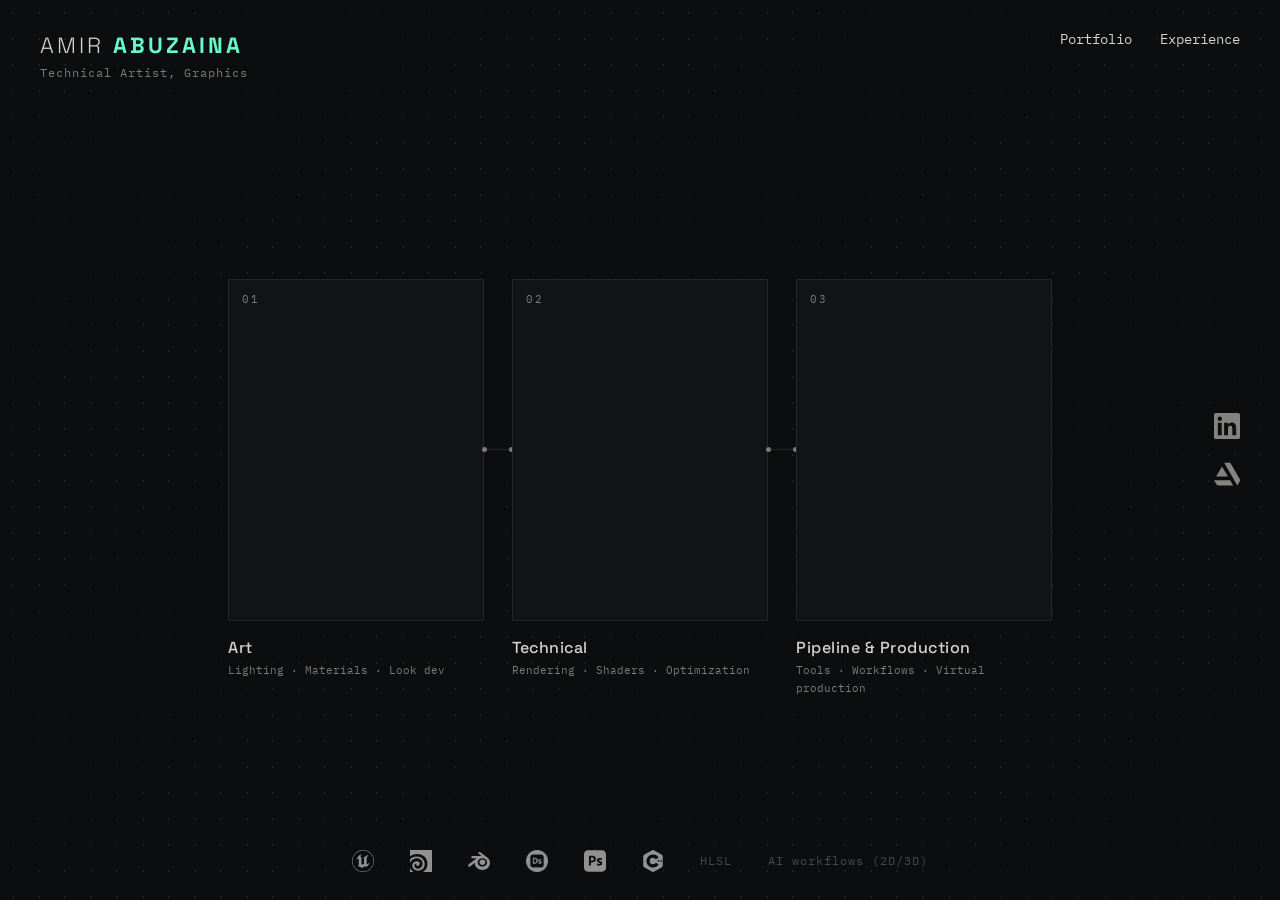
==== index.html @ d0560d6f "Updates" ====
<!doctype html>
<html lang="en">
<head>
  <meta charset="utf-8">
  <meta name="viewport" content="width=device-width, initial-scale=1">
  <title>Amir Abuzaina</title>
  <meta name="description" content="Amir Abuzaina: technical artist, graphics.">
  <link rel="preconnect" href="https://fonts.googleapis.com">
  <link href="https://fonts.googleapis.com/css2?family=Space+Grotesk:wght@300;400;500;700&family=IBM+Plex+Mono:wght@400;500&display=swap" rel="stylesheet">
  <link rel="stylesheet" href="assets/style.css">
</head>
<body class="home">
  <!-- background: interactive dot field -->
  <canvas id="field"></canvas>

  <!-- centre: three discipline panels joined by bridges -->
  <section class="stage">
    <div class="stage-inner">
      <div class="panels" id="panels"></div>
      <!-- hover tray: moving thumbnails of the hovered category -->
      <div class="tray" id="tray"><div class="tray-track" id="track"></div></div>
    </div>
  </section>

  <!-- bottom: tools -->
  <div class="toolstrip" id="tools"></div>

  <script src="assets/data.js"></script>
  <script src="assets/common.js"></script>
  <script>
    // panels
    const el = document.getElementById("panels");
    const panelMedia = p => p.video ? `<video src="${vsrc(p.video, "sm")}" muted loop playsinline autoplay preload="auto"></video>`
      : p.image ? `<img src="${p.image}" alt="">` : '<div class="ph">[ LOOP ]</div>';
    el.innerHTML = SITE.panels.map((p, i) => `
      ${i ? '<div class="bridge"></div>' : ""}
      <a class="panel" href="portfolio.html?cat=${p.id}" data-cat="${p.id}" style="--c:${p.color}">
        <span class="num">0${i + 1}</span>
        <div class="frame">${panelMedia(p)}</div>
        <div class="cap"><h2>${p.label}</h2><div class="mini">${p.tags.map(cap).join(" · ")}</div></div>
      </a>`).join("");

    // hover tray: vertical 2-column bar of moving thumbnails under the hovered panel
    const stageInner = document.querySelector(".stage-inner");
    const tray = document.getElementById("tray"), track = document.getElementById("track");
    const touch = matchMedia("(hover: none)").matches;
    let hideT, current = null;
    // still=true: poster image only (used for the duplicate set in the scrolling loop, so each clip decodes once)
    const thumb = (p, still) => `
      <a class="thumb" href="project.html?id=${p.id}">
        <div class="frame">${p.video && !still ? `<video src="${vsrc(p.card || p.video, "xs")}" muted loop playsinline autoplay preload="metadata"></video>` : p.poster ? `<img src="${isrc(p.poster, "medium")}" alt="" loading="lazy">` : '<div class="ph"></div>'}</div>
        <span>${p.title}</span>
      </a>`;
    function openTray(cat, panelEl) {
      clearTimeout(hideT);
      if (current === cat) return;
      current = cat;
      const panel = SITE.panels.find(x => x.id === cat);
      const list = PROJECTS.filter(p => p.categories.includes(cat));
      track.innerHTML = list.map(p => thumb(p)).join("");
      tray.style.setProperty("--c", panel.color);
      el.style.setProperty("--c", panel.color);
      // position from layout offsets (not getBoundingClientRect) so the hover scale-up can't skew it
      const SCALE = 1.07, cap = panelEl.querySelector(".cap");
      const pTop = panelEl.offsetTop, pH = panelEl.offsetHeight, cy = pTop + pH / 2;
      const capBottom = cy + (pTop + cap.offsetTop + cap.offsetHeight - cy) * SCALE;
      const innerTop = stageInner.parentElement.getBoundingClientRect().top + stageInner.offsetTop; // untransformed
      const wanted = 340, gap = 18, bottomLimit = innerHeight - 80, topLimit = 40;
      const below = bottomLimit - (innerTop + capBottom + gap);
      const panelTopScreen = innerTop + cy - (pH / 2) * SCALE;
      const lift = Math.max(0, Math.min(Math.max(wanted - below, 160), panelTopScreen - topLimit)); // always lift; header fades out meanwhile
      const h = Math.max(140, Math.min(wanted, below + lift));
      tray.style.height = h + "px";
      // bridges stretch on hover and nudge the panels sideways, so track the panel centre while that settles
      const follow = t0 => { const step = t => {
        const pr = panelEl.getBoundingClientRect(), ir = stageInner.getBoundingClientRect();
        tray.style.left = (pr.left + pr.width / 2 - ir.left) + "px";
        if (t - t0 < 600 && current === cat) requestAnimationFrame(step); };
        requestAnimationFrame(step); };
      follow(performance.now());
      tray.style.top = (capBottom + gap) + "px";
      stageInner.style.transform = `translateY(${-lift}px)`;
      track.classList.remove("scroll");
      requestAnimationFrame(() => {
        if (track.scrollHeight > h) {
          track.innerHTML += list.map(p => thumb(p)).join(""); // duplicate set for the seamless loop (videos too)
          track.style.setProperty("--dur", `${Math.ceil(list.length / 2) * 5}s`);
          track.classList.add("scroll");
        }
        track.querySelectorAll("video").forEach(v => { v.muted = true; v.play().catch(() => {}); });
      });
      tray.classList.add("open");
      document.body.classList.add("lifted");
      setGlow(panel.color, panelEl);
    }
    function closeTray() {
      hideT = setTimeout(() => { tray.classList.remove("open"); document.body.classList.remove("lifted"); setGlow(null, null); stageInner.style.transform = ""; current = null; }, 300);
    }

    if (!touch) {
      el.querySelectorAll(".panel").forEach(a => {
        a.addEventListener("mouseenter", () => openTray(a.dataset.cat, a));
        a.addEventListener("mouseleave", closeTray);
      });
      tray.addEventListener("mouseenter", () => clearTimeout(hideT));
      tray.addEventListener("mouseleave", closeTray);
    } else {
      // phones: first tap shows that category's projects under the card, second tap opens the category
      el.querySelectorAll(".panel").forEach(a => {
        const box = document.createElement("div");
        box.className = "m-thumbs";
        a.after(box);
        a.addEventListener("click", e => {
          if (a.classList.contains("expanded")) return;
          e.preventDefault();
          el.querySelectorAll(".panel.expanded").forEach(x => { x.classList.remove("expanded"); x.nextElementSibling.innerHTML = ""; });
          a.classList.add("expanded");
          box.style.setProperty("--c", a.style.getPropertyValue("--c"));
          box.innerHTML = PROJECTS.filter(p => p.categories.includes(a.dataset.cat)).map(p => thumb(p)).join("");
        });
      });
    }

    document.getElementById("tools").innerHTML = SITE.tools.map(t => `<span class="tool" title="${t.name}">${t.logo ? `<img src="${t.logo}" alt="${t.name}">` : t.name}</span>`).join("");

    // dot field
    const c = document.getElementById("field"), g = c.getContext("2d");
    let W, H, dots = [], mouse = { x: -9999, y: -9999 };
    const GAP = 26, R = 120, HALO = 56;
    // glow colour follows the hovered card's category colour; a faint halo of dots rings the card
    const hex = h => [1, 3, 5].map(i => parseInt(h.slice(i, i + 2), 16));
    const GREEN = [103, 251, 201];
    let glow = [...GREEN], glowT = [...GREEN], halo = 0, haloT = 0, haloEl = null;
    function setGlow(color, el) {
      glowT = color ? hex(color) : [...GREEN];
      haloT = el ? 1 : 0;
      if (el) haloEl = el;
    }
    function build() {
      const dpr = Math.min(window.devicePixelRatio || 1, 2);
      W = innerWidth; H = innerHeight;
      c.width = W * dpr; c.height = H * dpr; g.setTransform(dpr, 0, 0, dpr, 0, 0);
      dots = [];
      for (let y = GAP / 2; y < H; y += GAP)
        for (let x = GAP / 2; x < W; x += GAP) dots.push({ ox: x, oy: y, x, y });
    }
    function frame(t) {
      g.clearRect(0, 0, W, H);
      for (let i = 0; i < 3; i++) glow[i] += (glowT[i] - glow[i]) * 0.14;   // ~0.3s ease
      halo += (haloT - halo) * 0.12;
      const rgb = glow.map(Math.round).join(",");
      const r = halo > 0.01 && haloEl ? haloEl.getBoundingClientRect() : null;
      const buckets = Array.from({ length: 8 }, () => new Path2D()), near = [], ring = [];
      for (const d of dots) {
        const dx = d.ox - mouse.x, dy = d.oy - mouse.y, dist = Math.hypot(dx, dy);
        if (dist < R || d.x !== d.ox || d.y !== d.oy) {
          const push = dist < R ? (1 - dist / R) ** 2 * 40 : 0;
          const tx = d.ox + (dist ? dx / dist : 0) * push, ty = d.oy + (dist ? dy / dist : 0) * push;
          d.x += (tx - d.x) * 0.12; d.y += (ty - d.y) * 0.12;
          if (Math.abs(d.x - d.ox) < 0.05 && Math.abs(d.y - d.oy) < 0.05 && dist >= R) { d.x = d.ox; d.y = d.oy; }
        }
        if (dist < R) { near.push([d, 1 - dist / R]); continue; }
        if (r) {
          const ex = Math.max(r.left - d.x, 0, d.x - r.right), ey = Math.max(r.top - d.y, 0, d.y - r.bottom);
          const e = Math.hypot(ex, ey);
          if (e > 0 && e < HALO) { ring.push([d, (1 - e / HALO) * halo]); continue; }
        }
        const wave = 0.5 + 0.5 * Math.sin(d.ox * 0.01 + d.oy * 0.013 + t * 0.0008);
        const path = buckets[Math.min(7, (wave * 8) | 0)];
        path.moveTo(d.x + 1.2, d.y); path.arc(d.x, d.y, 1.2, 0, 6.283);
      }
      buckets.forEach((path, i) => { g.fillStyle = `rgba(214,211,204,${0.06 + (i / 7) * 0.12})`; g.fill(path); });
      for (const [d, n] of ring) { g.fillStyle = `rgba(${rgb},${0.08 + n * 0.45})`; g.beginPath(); g.arc(d.x, d.y, 1.2 + n * 0.5, 0, 6.283); g.fill(); }
      for (const [d, n] of near) { g.fillStyle = `rgba(${rgb},${0.25 + n * 0.75})`; g.beginPath(); g.arc(d.x, d.y, 1.2 + n * 1.3, 0, 6.283); g.fill(); }
      requestAnimationFrame(frame);
    }
    addEventListener("mousemove", e => { mouse.x = e.clientX; mouse.y = e.clientY; });
    addEventListener("mouseleave", () => { mouse.x = mouse.y = -9999; });
    addEventListener("resize", build);
    build(); requestAnimationFrame(frame);
  </script>
</body>
</html>
---- assets/style.css ----
:root {
  --bg: #0c0d0f;
  --panel: #111316;
  --line: #22252a;
  --text: #d6d3cc;
  --dim: #7b7a75;
  --accent: #67fbc9;
  --mono: "IBM Plex Mono", ui-monospace, Menlo, Consolas, monospace;
  --sans: "Space Grotesk", system-ui, sans-serif;
}
* { box-sizing: border-box; margin: 0; padding: 0; }
html, body { background: var(--bg); color: var(--text); font-family: var(--sans); font-size: 16px; line-height: 1.6; }
a { color: inherit; text-decoration: none; }
a:hover { color: var(--accent); }

/* ---------- top bar ---------- */
.top { position: fixed; inset: 0 0 auto 0; z-index: 20; display: flex; justify-content: space-between; align-items: flex-start;
  padding: 28px 40px; pointer-events: none; }
.top > * { pointer-events: auto; }
.brand .name { font-size: 22px; letter-spacing: 3px; font-weight: 300; }
.brand .name b { font-weight: 700; color: var(--accent); }
.brand .tag { color: var(--dim); font-size: 12px; letter-spacing: 1px; }
.nav { display: flex; gap: 28px; font-size: 14px; }
.nav a.active { color: var(--accent); }

.social { position: fixed; right: 40px; top: 50%; transform: translateY(-50%); z-index: 20; display: flex; flex-direction: column; gap: 22px; }
.social a { width: 26px; height: 26px; opacity: .6; transition: opacity .2s; }
.social a:hover { opacity: 1; color: var(--accent); }
.social svg { width: 100%; height: 100%; fill: currentColor; }

/* ---------- landing ---------- */
#field { position: fixed; inset: 0; width: 100vw; height: 100vh; display: block; }
.landing-note { position: fixed; left: 40px; bottom: 28px; color: var(--dim); font-size: 11px; letter-spacing: 2px; z-index: 20; }

/* ---------- inner pages ---------- */
.page { max-width: 1200px; margin: 0 auto; padding: 150px 40px 120px; }
.section-title { color: var(--dim); letter-spacing: 4px; font-size: 13px; padding-bottom: 14px; border-bottom: 1px solid var(--line); margin-bottom: 28px; }
.filters { display: flex; flex-wrap: wrap; gap: 10px; margin-bottom: 40px; }
.filters button { background: none; border: 1px solid var(--line); color: var(--dim); font: inherit; font-size: 13px; padding: 6px 16px; cursor: pointer; }
.filters button.on { border-color: var(--accent); color: var(--accent); }

/* big 16:9 cards, one per row */
.grid { display: grid; gap: 64px; }
.card { display: block; }
.frame { position: relative; aspect-ratio: 16 / 9; background: var(--panel); border: 1px solid var(--line); overflow: hidden; }
.frame video, .frame img { width: 100%; height: 100%; object-fit: cover; display: block; transition: transform .6s; }
.card:hover .frame video, .card:hover .frame img { transform: scale(1.02); }
.ph { position: absolute; inset: 0; display: grid; place-items: center; color: var(--dim); font-size: 12px; letter-spacing: 2px;
  background: repeating-linear-gradient(45deg, transparent 0 14px, rgba(255,255,255,.015) 14px 28px); }
.card-meta { display: flex; justify-content: space-between; gap: 20px; margin-top: 16px; align-items: baseline; flex-wrap: wrap; }
.card-meta h3 { font-size: 18px; font-weight: 500; }
.card:hover h3 { color: var(--accent); }
.card-meta p { color: var(--dim); font-size: 14px; flex-basis: 100%; }
.tags { display: flex; flex-wrap: wrap; gap: 8px; }
.tags span { font-size: 11px; letter-spacing: 1px; color: var(--accent); border: 1px solid rgba(103,251,201,.3); padding: 2px 8px; }

/* project page */
.back { color: var(--dim); font-size: 13px; display: inline-block; margin-bottom: 24px; }
.proj-head { margin: 28px 0 36px; }
.proj-head h1 { font-size: 30px; font-weight: 500; letter-spacing: 1px; }
.proj-head p { color: var(--dim); margin: 6px 0 14px; }
.highlights { list-style: none; border-left: 2px solid var(--accent); padding-left: 20px; margin-bottom: 56px; }
.highlights li { margin: 6px 0; }
.highlights li::before { content: "// "; color: var(--dim); }
.breakdown h2 { font-size: 13px; letter-spacing: 3px; color: var(--accent); margin: 40px 0 10px; text-transform: uppercase; }
.breakdown p { max-width: 760px; }
.breakdown pre { background: var(--panel); border: 1px solid var(--line); padding: 18px; overflow-x: auto; font-size: 13px; margin: 14px 0; }
.proj-links { margin-top: 48px; display: flex; gap: 20px; }
.proj-links a { border-bottom: 1px solid var(--accent); }

/* experience */
.job { display: grid; grid-template-columns: 220px 1fr; gap: 24px; padding: 28px 0; border-bottom: 1px solid var(--line); }
.job .when { color: var(--dim); font-size: 13px; }
.job h3 { font-weight: 500; font-size: 17px; }
.job .co { color: var(--accent); font-size: 14px; }
.job ul { list-style: none; margin-top: 10px; }
.job li::before { content: "- "; color: var(--dim); }

@media (max-width: 720px) {
  .top { flex-direction: column; gap: 14px; padding: 20px 16px; position: absolute; }
  .page { padding: 150px 16px 100px; }
  .job { grid-template-columns: 1fr; gap: 6px; }
  .social { right: 16px; top: auto; bottom: 16px; transform: none; flex-direction: row; }
  .landing-note { left: 16px; bottom: 16px; }
}
body:not(.home) .top { background: linear-gradient(var(--bg) 70%, transparent); padding-bottom: 40px; }
.frame video.contain, .frame img.contain { object-fit: contain; background: #000; }

/* mono only for small technical labels */
.brand .tag, .nav, .section-title, .filters button, .tags span, .back, .job .when, .landing-note, .ph, pre, code, .breakdown h2 { font-family: var(--mono); }

/* vertical (9:16) pieces */
.card.vertical { display: grid; grid-template-columns: minmax(0, 420px) 1fr; gap: 40px; align-items: end; }
.card.vertical .frame, .frame.vertical { aspect-ratio: 9 / 16; }
.frame.vertical { max-width: 480px; margin: 0 auto; }
.card.vertical .card-meta { margin-top: 0; }
.software { color: var(--dim); font-family: var(--mono); font-size: 12px; margin-top: 10px; }

/* ---------- landing: three panels ---------- */
.home #field { opacity: .55; }
.stage { position: fixed; inset: 0; display: grid; place-items: center; z-index: 10; pointer-events: none; }
.panels { display: flex; align-items: center; pointer-events: auto; }
.panel { position: relative; width: clamp(200px, 20vw, 300px); aspect-ratio: 3 / 4; display: block;
  transition: transform .45s cubic-bezier(.2,.8,.2,1); }
.panel .frame { aspect-ratio: auto; height: 100%; }
.panel .frame video { filter: saturate(.85) brightness(.85); transition: filter .45s; }
.panel:hover { transform: scale(1.07); z-index: 2; }
.panel:hover .frame { border-color: var(--accent); }
.panel:hover .frame video { filter: none; }
.panel .num { position: absolute; top: 12px; left: 14px; font-family: var(--mono); font-size: 11px; color: var(--dim); letter-spacing: 2px; z-index: 1; }
.panel .cap { position: absolute; left: 0; right: 0; top: calc(100% + 14px); }
.panel .cap h2 { font-size: 16px; font-weight: 500; letter-spacing: .5px; }
.panel:hover .cap h2 { color: var(--accent); }
.panel .cap .mini { font-family: var(--mono); font-size: 11px; color: var(--dim); margin-top: 2px; }
/* the bridge: a line between panels that stretches when a neighbour is hovered */
.bridge { width: 28px; height: 1px; background: var(--line); position: relative; transition: width .45s cubic-bezier(.2,.8,.2,1), background .45s; }
.bridge::before, .bridge::after { content: ""; position: absolute; top: -2px; width: 5px; height: 5px; border-radius: 50%; background: var(--dim); }
.bridge::before { left: -2px; } .bridge::after { right: -2px; }
.panels:has(.panel:nth-child(1):hover) .bridge:nth-child(2),
.panels:has(.panel:nth-child(3):hover) .bridge:nth-child(2),
.panels:has(.panel:nth-child(3):hover) .bridge:nth-child(4),
.panels:has(.panel:nth-child(5):hover) .bridge:nth-child(4) { width: 72px; background: var(--accent); }

.toolstrip { position: fixed; left: 0; right: 0; bottom: 28px; z-index: 20; display: flex; justify-content: center; flex-wrap: wrap;
  gap: 8px 28px; font-family: var(--mono); font-size: 12px; color: var(--dim); letter-spacing: 1px; padding: 0 120px; }
.toolstrip span:hover { color: var(--text); }

@media (max-width: 900px) {
  .stage { position: static; padding: 150px 16px 160px; }
  .panels { flex-direction: column; }
  .panel { width: min(320px, 80vw); margin-bottom: 70px; }
  .bridge { width: 1px; height: 28px; margin-bottom: 0; display: none; }
  .toolstrip { position: static; padding: 0 16px 90px; }
}

.filters button { text-transform: capitalize; }
.toolstrip { align-items: center; gap: 10px 36px; }
.toolstrip .tool { display: flex; align-items: center; gap: 8px; opacity: .55; transition: opacity .2s; }
.toolstrip .tool:hover { opacity: 1; }
.toolstrip img { height: 22px; width: auto; filter: invert(1); }

/* per-category filter colour (set from SITE.panels[].color) */
.filters button:hover, .filters button.on { border-color: var(--c, var(--accent)); color: var(--c, var(--accent)); }
.gallery { display: grid; gap: 24px; margin: 40px 0; }

.tags span { color: var(--text); border-color: var(--line); }
.gallery .frame { aspect-ratio: auto; }
.gallery .frame img { height: auto; }

/* landing: panel hover uses its category colour */
.stage-inner { display: flex; flex-direction: column; align-items: center; gap: 70px; pointer-events: auto; }
.panel:hover .frame { border-color: var(--c); }
.panel:hover .cap h2 { color: var(--c); }
.panel .frame img { width: 100%; height: 100%; object-fit: cover; }
.panels:has(.panel:hover) .bridge { background: var(--line); }
.panels:has(.panel:nth-child(1):hover) .bridge:nth-child(2),
.panels:has(.panel:nth-child(3):hover) .bridge:nth-child(2),
.panels:has(.panel:nth-child(3):hover) .bridge:nth-child(4),
.panels:has(.panel:nth-child(5):hover) .bridge:nth-child(4) { background: var(--c); }
.panels:has(.panel:hover) .panel:not(:hover) { opacity: .45; }
.panel { transition: transform .45s cubic-bezier(.2,.8,.2,1), opacity .45s; }

/* hover tray */
.tray { width: min(1000px, 80vw); height: 130px; overflow: hidden; opacity: 0; transform: translateY(10px);
  transition: opacity .35s, transform .35s; pointer-events: none;
  mask-image: linear-gradient(90deg, transparent, #000 6%, #000 94%, transparent); }
.tray.open { opacity: 1; transform: none; pointer-events: auto; }
.tray-track { display: flex; gap: 14px; width: max-content; margin: 0 auto; }
.tray-track.scroll { animation: marquee var(--dur, 30s) linear infinite; margin: 0; }
.tray:hover .tray-track { animation-play-state: paused; }
@keyframes marquee { to { transform: translateX(-50%); } }
.thumb { width: 180px; flex: none; }
.thumb .frame { aspect-ratio: 16 / 9; }
.thumb:hover .frame { border-color: var(--c); }
.thumb span { display: block; margin-top: 6px; font-family: var(--mono); font-size: 10px; color: var(--dim);
  white-space: nowrap; overflow: hidden; text-overflow: ellipsis; }
.thumb:hover span { color: var(--c); }
@media (max-width: 900px) { .tray { display: none; } .stage-inner { gap: 0; } }
.stage-inner { gap: 96px; }
.panel { width: clamp(180px, min(20vw, 36vh), 300px); }

/* vertical tray (overrides horizontal version) */
.stage-inner { position: relative; transition: transform .45s cubic-bezier(.2,.8,.2,1); }
.tray { position: absolute; width: 330px; transform: translate(-50%, 10px); height: 240px;
  mask-image: linear-gradient(180deg, transparent, #000 10%, #000 90%, transparent); }
.tray.open { transform: translate(-50%, 0); }
.tray-track { display: grid; grid-template-columns: 1fr 1fr; gap: 12px; width: auto; margin: 0; }
.tray-track.scroll { animation: marquee-up var(--dur, 30s) linear infinite; }
@keyframes marquee-up { to { transform: translateY(-50%); } }
.thumb { width: auto; }
.stage-inner { gap: 0; }

/* phones: tap-to-expand thumbnails under each card */
.m-thumbs { display: none; }
@media (max-width: 900px), (hover: none) {
  .m-thumbs { display: grid; grid-template-columns: 1fr 1fr; gap: 12px; width: min(320px, 80vw); margin: 30px 0 70px; }
  .m-thumbs:empty { display: none; }
  .panel.expanded .frame { border-color: var(--c); }
  .panel.expanded .cap h2 { color: var(--c); }
}
.job .co { display: flex; align-items: center; gap: 10px; margin-top: 4px; }
.co-logo { width: 34px; height: 34px; object-fit: contain; border-radius: 4px; background: #fff; }

/* fix: videos' intrinsic width was blowing out the grid columns */
.tray-track { grid-template-columns: repeat(2, minmax(0, 1fr)); }
.thumb { min-width: 0; }
.thumb .frame { overflow: hidden; }

/* header fades while a card is lifted so the card can use the top of the screen */
.top { transition: opacity .35s; }
body.lifted .top { opacity: 0; pointer-events: none; }

/* brand colours on hover */
.social a.s-linkedin:hover { color: #0A66C2; opacity: 1; }
.social a.s-artstation:hover { color: #13AFF0; opacity: 1; }
/* company name: white, a bit bigger */
.job .co { color: var(--text); font-size: 16px; }

/* smoother hover in/out */
:root { --ease: cubic-bezier(.22, 1, .36, 1); }
.stage-inner { transition: transform .8s var(--ease); }
.panel { transition: transform .6s var(--ease), opacity .6s var(--ease); }
.panel .frame { transition: border-color .5s var(--ease); }
.panel .frame video { transition: filter .6s var(--ease); }
.panel .cap h2 { transition: color .4s var(--ease); }
.bridge { transition: width .6s var(--ease), background .6s var(--ease); }
.tray { transition: opacity .5s var(--ease), transform .6s var(--ease), left .5s var(--ease), top .5s var(--ease); }
.top { transition: opacity .6s var(--ease); }
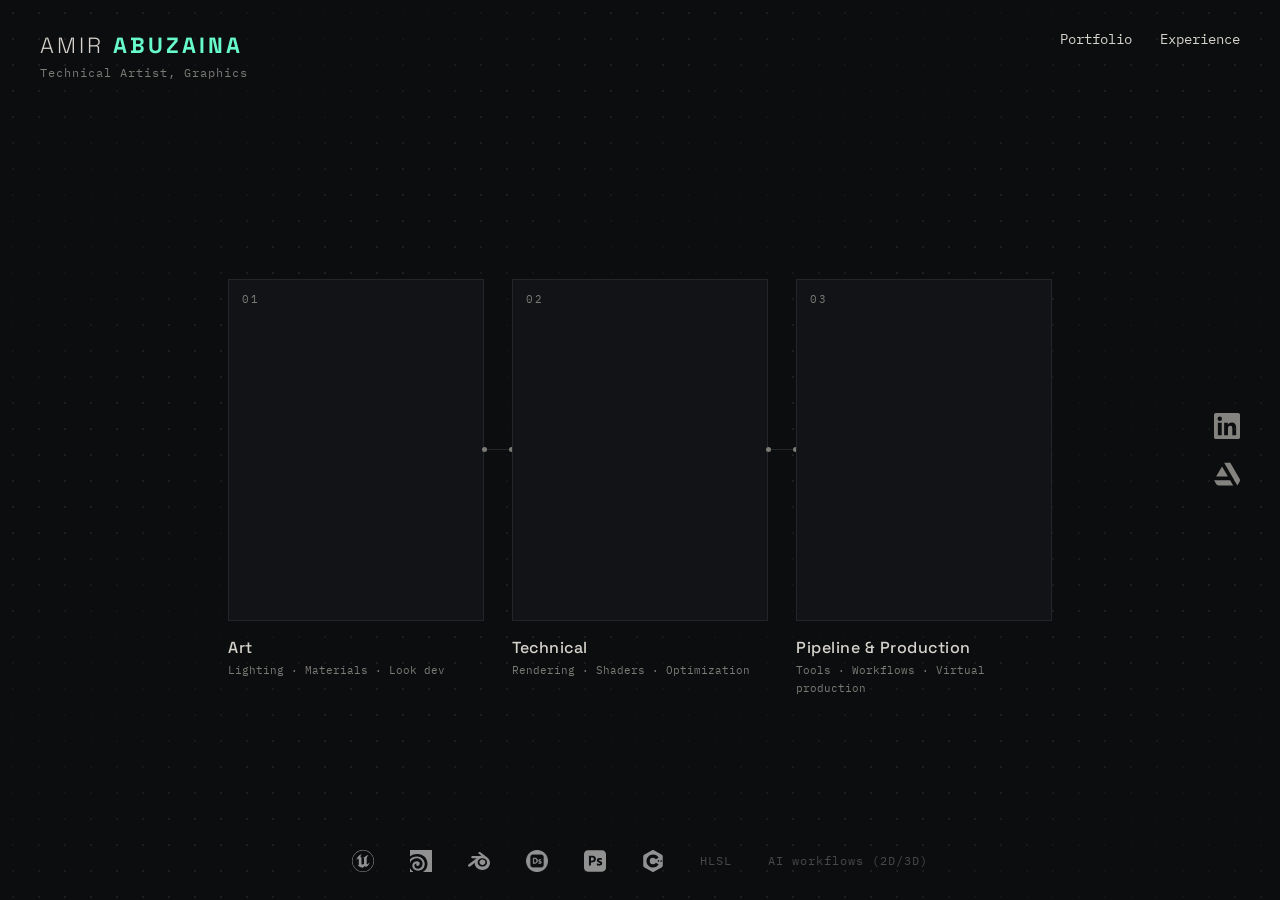
==== commit 228c226d: "Update index.html" ====
--- a/index.html
+++ b/index.html
@@ -10,25 +10,25 @@
   <link rel="stylesheet" href="assets/style.css">
 </head>
 <body class="home">
-  <!-- background: interactive dot field -->
+ 
   <canvas id="field"></canvas>
 
-  <!-- centre: three discipline panels joined by bridges -->
+
   <section class="stage">
     <div class="stage-inner">
       <div class="panels" id="panels"></div>
-      <!-- hover tray: moving thumbnails of the hovered category -->
+     
       <div class="tray" id="tray"><div class="tray-track" id="track"></div></div>
     </div>
   </section>
 
-  <!-- bottom: tools -->
+ 
   <div class="toolstrip" id="tools"></div>
 
   <script src="assets/data.js"></script>
   <script src="assets/common.js"></script>
   <script>
-    // panels
+    
     const el = document.getElementById("panels");
     const panelMedia = p => p.video ? `<video src="${vsrc(p.video, "sm")}" muted loop playsinline autoplay preload="auto"></video>`
       : p.image ? `<img src="${p.image}" alt="">` : '<div class="ph">[ LOOP ]</div>';
@@ -40,12 +40,12 @@
         <div class="cap"><h2>${p.label}</h2><div class="mini">${p.tags.map(cap).join(" · ")}</div></div>
       </a>`).join("");
 
-    // hover tray: vertical 2-column bar of moving thumbnails under the hovered panel
+ 
     const stageInner = document.querySelector(".stage-inner");
     const tray = document.getElementById("tray"), track = document.getElementById("track");
     const touch = matchMedia("(hover: none)").matches;
     let hideT, current = null;
-    // still=true: poster image only (used for the duplicate set in the scrolling loop, so each clip decodes once)
+    
     const thumb = (p, still) => `
       <a class="thumb" href="project.html?id=${p.id}">
         <div class="frame">${p.video && !still ? `<video src="${vsrc(p.card || p.video, "xs")}" muted loop playsinline autoplay preload="metadata"></video>` : p.poster ? `<img src="${isrc(p.poster, "medium")}" alt="" loading="lazy">` : '<div class="ph"></div>'}</div>
@@ -60,18 +60,18 @@
       track.innerHTML = list.map(p => thumb(p)).join("");
       tray.style.setProperty("--c", panel.color);
       el.style.setProperty("--c", panel.color);
-      // position from layout offsets (not getBoundingClientRect) so the hover scale-up can't skew it
+      
       const SCALE = 1.07, cap = panelEl.querySelector(".cap");
       const pTop = panelEl.offsetTop, pH = panelEl.offsetHeight, cy = pTop + pH / 2;
       const capBottom = cy + (pTop + cap.offsetTop + cap.offsetHeight - cy) * SCALE;
-      const innerTop = stageInner.parentElement.getBoundingClientRect().top + stageInner.offsetTop; // untransformed
+      const innerTop = stageInner.parentElement.getBoundingClientRect().top + stageInner.offsetTop; 
       const wanted = 340, gap = 18, bottomLimit = innerHeight - 80, topLimit = 40;
       const below = bottomLimit - (innerTop + capBottom + gap);
       const panelTopScreen = innerTop + cy - (pH / 2) * SCALE;
-      const lift = Math.max(0, Math.min(Math.max(wanted - below, 160), panelTopScreen - topLimit)); // always lift; header fades out meanwhile
+      const lift = Math.max(0, Math.min(Math.max(wanted - below, 160), panelTopScreen - topLimit)); 
       const h = Math.max(140, Math.min(wanted, below + lift));
       tray.style.height = h + "px";
-      // bridges stretch on hover and nudge the panels sideways, so track the panel centre while that settles
+     
       const follow = t0 => { const step = t => {
         const pr = panelEl.getBoundingClientRect(), ir = stageInner.getBoundingClientRect();
         tray.style.left = (pr.left + pr.width / 2 - ir.left) + "px";
@@ -83,7 +83,7 @@
       track.classList.remove("scroll");
       requestAnimationFrame(() => {
         if (track.scrollHeight > h) {
-          track.innerHTML += list.map(p => thumb(p)).join(""); // duplicate set for the seamless loop (videos too)
+          track.innerHTML += list.map(p => thumb(p)).join(""); 
           track.style.setProperty("--dur", `${Math.ceil(list.length / 2) * 5}s`);
           track.classList.add("scroll");
         }
@@ -105,7 +105,7 @@
       tray.addEventListener("mouseenter", () => clearTimeout(hideT));
       tray.addEventListener("mouseleave", closeTray);
     } else {
-      // phones: first tap shows that category's projects under the card, second tap opens the category
+     
       el.querySelectorAll(".panel").forEach(a => {
         const box = document.createElement("div");
         box.className = "m-thumbs";
@@ -123,11 +123,11 @@
 
     document.getElementById("tools").innerHTML = SITE.tools.map(t => `<span class="tool" title="${t.name}">${t.logo ? `<img src="${t.logo}" alt="${t.name}">` : t.name}</span>`).join("");
 
-    // dot field
+    
     const c = document.getElementById("field"), g = c.getContext("2d");
     let W, H, dots = [], mouse = { x: -9999, y: -9999 };
     const GAP = 26, R = 120, HALO = 56;
-    // glow colour follows the hovered card's category colour; a faint halo of dots rings the card
+    
     const hex = h => [1, 3, 5].map(i => parseInt(h.slice(i, i + 2), 16));
     const GREEN = [103, 251, 201];
     let glow = [...GREEN], glowT = [...GREEN], halo = 0, haloT = 0, haloEl = null;
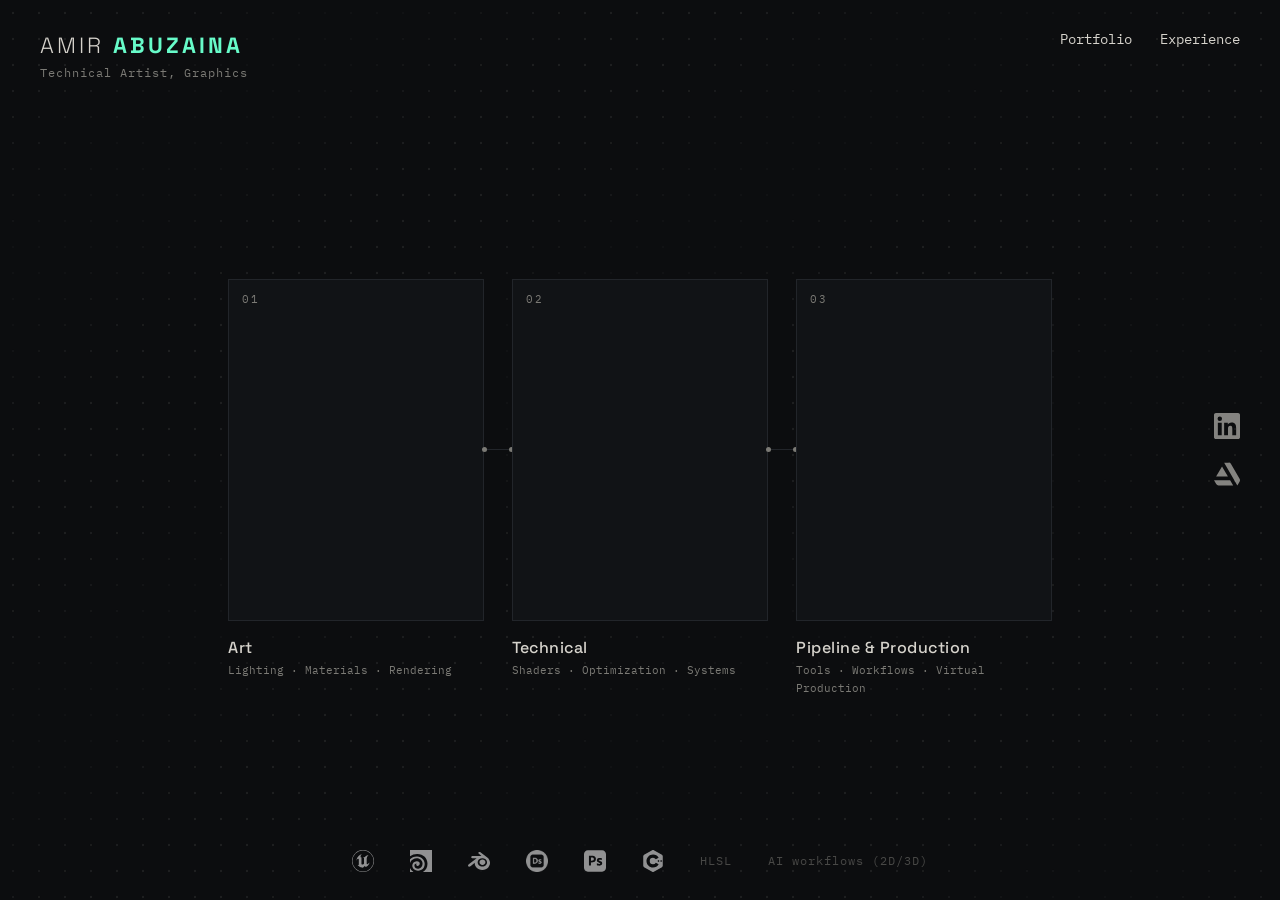
==== commit 89a29c04: "Updates" ====
--- a/index.html
+++ b/index.html
@@ -10,25 +10,25 @@
   <link rel="stylesheet" href="assets/style.css">
 </head>
 <body class="home">
- 
+  <!-- background: interactive dot field -->
   <canvas id="field"></canvas>
 
-
+  <!-- centre: three discipline panels joined by bridges -->
   <section class="stage">
     <div class="stage-inner">
       <div class="panels" id="panels"></div>
-     
+      <!-- hover tray: moving thumbnails of the hovered category -->
       <div class="tray" id="tray"><div class="tray-track" id="track"></div></div>
     </div>
   </section>
 
- 
+  <!-- bottom: tools -->
   <div class="toolstrip" id="tools"></div>
 
   <script src="assets/data.js"></script>
   <script src="assets/common.js"></script>
   <script>
-    
+    // panels
     const el = document.getElementById("panels");
     const panelMedia = p => p.video ? `<video src="${vsrc(p.video, "sm")}" muted loop playsinline autoplay preload="auto"></video>`
       : p.image ? `<img src="${p.image}" alt="">` : '<div class="ph">[ LOOP ]</div>';
@@ -40,12 +40,12 @@
         <div class="cap"><h2>${p.label}</h2><div class="mini">${p.tags.map(cap).join(" · ")}</div></div>
       </a>`).join("");
 
- 
+    // hover tray: vertical 2-column bar of moving thumbnails under the hovered panel
     const stageInner = document.querySelector(".stage-inner");
     const tray = document.getElementById("tray"), track = document.getElementById("track");
     const touch = matchMedia("(hover: none)").matches;
     let hideT, current = null;
-    
+    // still=true: poster image only (used for the duplicate set in the scrolling loop, so each clip decodes once)
     const thumb = (p, still) => `
       <a class="thumb" href="project.html?id=${p.id}">
         <div class="frame">${p.video && !still ? `<video src="${vsrc(p.card || p.video, "xs")}" muted loop playsinline autoplay preload="metadata"></video>` : p.poster ? `<img src="${isrc(p.poster, "medium")}" alt="" loading="lazy">` : '<div class="ph"></div>'}</div>
@@ -60,18 +60,18 @@
       track.innerHTML = list.map(p => thumb(p)).join("");
       tray.style.setProperty("--c", panel.color);
       el.style.setProperty("--c", panel.color);
-      
+      // position from layout offsets (not getBoundingClientRect) so the hover scale-up can't skew it
       const SCALE = 1.07, cap = panelEl.querySelector(".cap");
       const pTop = panelEl.offsetTop, pH = panelEl.offsetHeight, cy = pTop + pH / 2;
       const capBottom = cy + (pTop + cap.offsetTop + cap.offsetHeight - cy) * SCALE;
-      const innerTop = stageInner.parentElement.getBoundingClientRect().top + stageInner.offsetTop; 
+      const innerTop = stageInner.parentElement.getBoundingClientRect().top + stageInner.offsetTop; // untransformed
       const wanted = 340, gap = 18, bottomLimit = innerHeight - 80, topLimit = 40;
       const below = bottomLimit - (innerTop + capBottom + gap);
       const panelTopScreen = innerTop + cy - (pH / 2) * SCALE;
-      const lift = Math.max(0, Math.min(Math.max(wanted - below, 160), panelTopScreen - topLimit)); 
+      const lift = Math.max(0, Math.min(Math.max(wanted - below, 160), panelTopScreen - topLimit)); // always lift; header fades out meanwhile
       const h = Math.max(140, Math.min(wanted, below + lift));
       tray.style.height = h + "px";
-     
+      // bridges stretch on hover and nudge the panels sideways, so track the panel centre while that settles
       const follow = t0 => { const step = t => {
         const pr = panelEl.getBoundingClientRect(), ir = stageInner.getBoundingClientRect();
         tray.style.left = (pr.left + pr.width / 2 - ir.left) + "px";
@@ -83,7 +83,7 @@
       track.classList.remove("scroll");
       requestAnimationFrame(() => {
         if (track.scrollHeight > h) {
-          track.innerHTML += list.map(p => thumb(p)).join(""); 
+          track.innerHTML += list.map(p => thumb(p)).join(""); // duplicate set for the seamless loop (videos too)
           track.style.setProperty("--dur", `${Math.ceil(list.length / 2) * 5}s`);
           track.classList.add("scroll");
         }
@@ -105,7 +105,7 @@
       tray.addEventListener("mouseenter", () => clearTimeout(hideT));
       tray.addEventListener("mouseleave", closeTray);
     } else {
-     
+      // phones: first tap shows that category's projects under the card, second tap opens the category
       el.querySelectorAll(".panel").forEach(a => {
         const box = document.createElement("div");
         box.className = "m-thumbs";
@@ -123,11 +123,11 @@
 
     document.getElementById("tools").innerHTML = SITE.tools.map(t => `<span class="tool" title="${t.name}">${t.logo ? `<img src="${t.logo}" alt="${t.name}">` : t.name}</span>`).join("");
 
-    
+    // dot field
     const c = document.getElementById("field"), g = c.getContext("2d");
     let W, H, dots = [], mouse = { x: -9999, y: -9999 };
     const GAP = 26, R = 120, HALO = 56;
-    
+    // glow colour follows the hovered card's category colour; a faint halo of dots rings the card
     const hex = h => [1, 3, 5].map(i => parseInt(h.slice(i, i + 2), 16));
     const GREEN = [103, 251, 201];
     let glow = [...GREEN], glowT = [...GREEN], halo = 0, haloT = 0, haloEl = null;
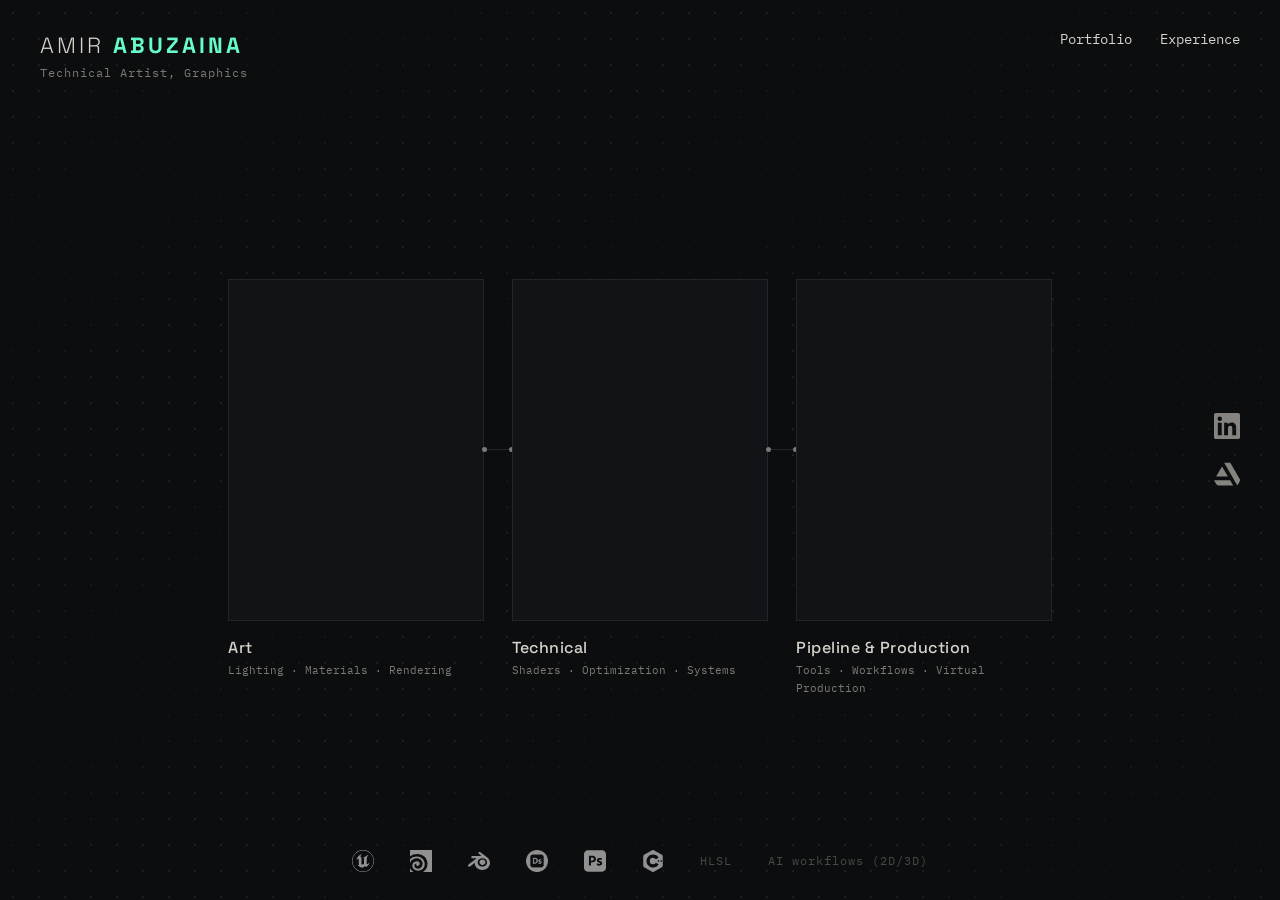
==== commit 630bfc80: "Update index.html" ====
--- a/index.html
+++ b/index.html
@@ -35,7 +35,7 @@
     el.innerHTML = SITE.panels.map((p, i) => `
       ${i ? '<div class="bridge"></div>' : ""}
       <a class="panel" href="portfolio.html?cat=${p.id}" data-cat="${p.id}" style="--c:${p.color}">
-        <span class="num">0${i + 1}</span>
+        
         <div class="frame">${panelMedia(p)}</div>
         <div class="cap"><h2>${p.label}</h2><div class="mini">${p.tags.map(cap).join(" · ")}</div></div>
       </a>`).join("");
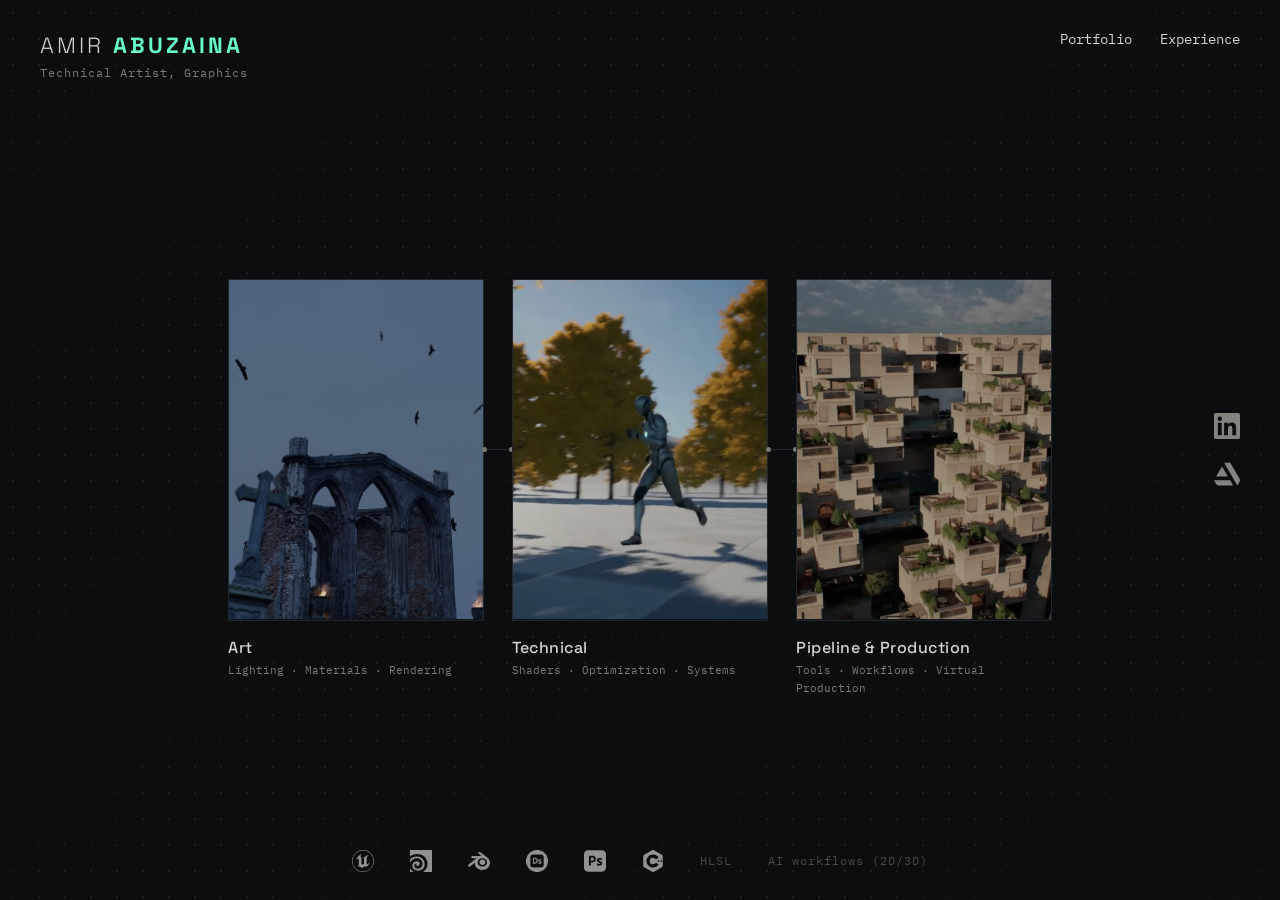
==== commit 0ec40984: "Phone update" ====
--- a/index.html
+++ b/index.html
@@ -30,12 +30,12 @@
   <script>
     // panels
     const el = document.getElementById("panels");
-    const panelMedia = p => p.video ? `<video src="${vsrc(p.video, "sm")}" muted loop playsinline autoplay preload="auto"></video>`
+    const panelPoster = p => (PROJECTS.find(x => x.video === p.video || x.card === p.video) || {}).poster;
+    const panelMedia = p => p.video ? `<video src="${vsrc(p.video, "sm")}" ${panelPoster(p) ? `poster="${panelPoster(p)}"` : ""} muted loop playsinline autoplay preload="auto"></video>`
       : p.image ? `<img src="${p.image}" alt="">` : '<div class="ph">[ LOOP ]</div>';
     el.innerHTML = SITE.panels.map((p, i) => `
       ${i ? '<div class="bridge"></div>' : ""}
       <a class="panel" href="portfolio.html?cat=${p.id}" data-cat="${p.id}" style="--c:${p.color}">
-        
         <div class="frame">${panelMedia(p)}</div>
         <div class="cap"><h2>${p.label}</h2><div class="mini">${p.tags.map(cap).join(" · ")}</div></div>
       </a>`).join("");
@@ -43,7 +43,7 @@
     // hover tray: vertical 2-column bar of moving thumbnails under the hovered panel
     const stageInner = document.querySelector(".stage-inner");
     const tray = document.getElementById("tray"), track = document.getElementById("track");
-    const touch = matchMedia("(hover: none)").matches;
+    const touch = matchMedia("(hover: none), (max-width: 900px)").matches;
     let hideT, current = null;
     // still=true: poster image only (used for the duplicate set in the scrolling loop, so each clip decodes once)
     const thumb = (p, still) => `
--- a/assets/style.css
+++ b/assets/style.css
@@ -61,7 +61,7 @@
 .proj-head p { color: var(--dim); margin: 6px 0 14px; }
 .highlights { list-style: none; border-left: 2px solid var(--accent); padding-left: 20px; margin-bottom: 56px; }
 .highlights li { margin: 6px 0; }
-.highlights li::before { content: "// "; color: var(--dim); }
+.highlights li::before { content: "– "; color: var(--dim); }
 .breakdown h2 { font-size: 13px; letter-spacing: 3px; color: var(--accent); margin: 40px 0 10px; text-transform: uppercase; }
 .breakdown p { max-width: 760px; }
 .breakdown pre { background: var(--panel); border: 1px solid var(--line); padding: 18px; overflow-x: auto; font-size: 13px; margin: 14px 0; }
@@ -226,3 +226,36 @@
 .bridge { transition: width .6s var(--ease), background .6s var(--ease); }
 .tray { transition: opacity .5s var(--ease), transform .6s var(--ease), left .5s var(--ease), top .5s var(--ease); }
 .top { transition: opacity .6s var(--ease); }
+
+/* ---------- phones ---------- */
+@media (max-width: 900px) {
+  .top { position: absolute; padding: 22px 16px; }
+  .social { position: absolute; top: 26px; right: 16px; bottom: auto; transform: none; flex-direction: row; gap: 18px; }
+  .social a { width: 22px; height: 22px; }
+  .page { padding: 140px 16px 80px; }
+
+  /* landing: stacked cards, caption under each card instead of floating over the next one */
+  .stage { position: static; display: block; padding: 150px 16px 20px; }
+  .stage-inner { gap: 0; transform: none !important; }
+  .panels { flex-direction: column; align-items: center; }
+  .panel { width: min(380px, 100%); aspect-ratio: auto; margin-bottom: 44px; }
+  .panel .frame { height: auto; aspect-ratio: 4 / 5; }
+  .panel .cap { position: static; margin-top: 12px; }
+  .panel .cap h2 { font-size: 18px; }
+  .panel .cap .mini { font-size: 12px; }
+  .panel:hover { transform: none; }
+  .panels:has(.panel:hover) .panel:not(:hover) { opacity: 1; }
+  .panel .frame video { filter: none; }
+  .m-thumbs { width: min(380px, 100%); margin: -24px 0 44px; }
+  .toolstrip { position: static; padding: 10px 16px 60px; gap: 16px 24px; }
+  body.lifted .top { opacity: 1; pointer-events: auto; }
+
+  /* portfolio + project pages */
+  .card.vertical { display: block; }
+  .card.vertical .frame, .frame.vertical { width: min(100%, calc(72vh * 9 / 16)); max-width: none; margin: 0 auto; }
+  .card.vertical .card-meta { margin-top: 16px; }
+  .grid { gap: 48px; }
+  .proj-head h1 { font-size: 24px; line-height: 1.3; }
+  .gallery { gap: 12px; margin: 28px 0; }
+  .job .when { font-size: 12px; }
+}
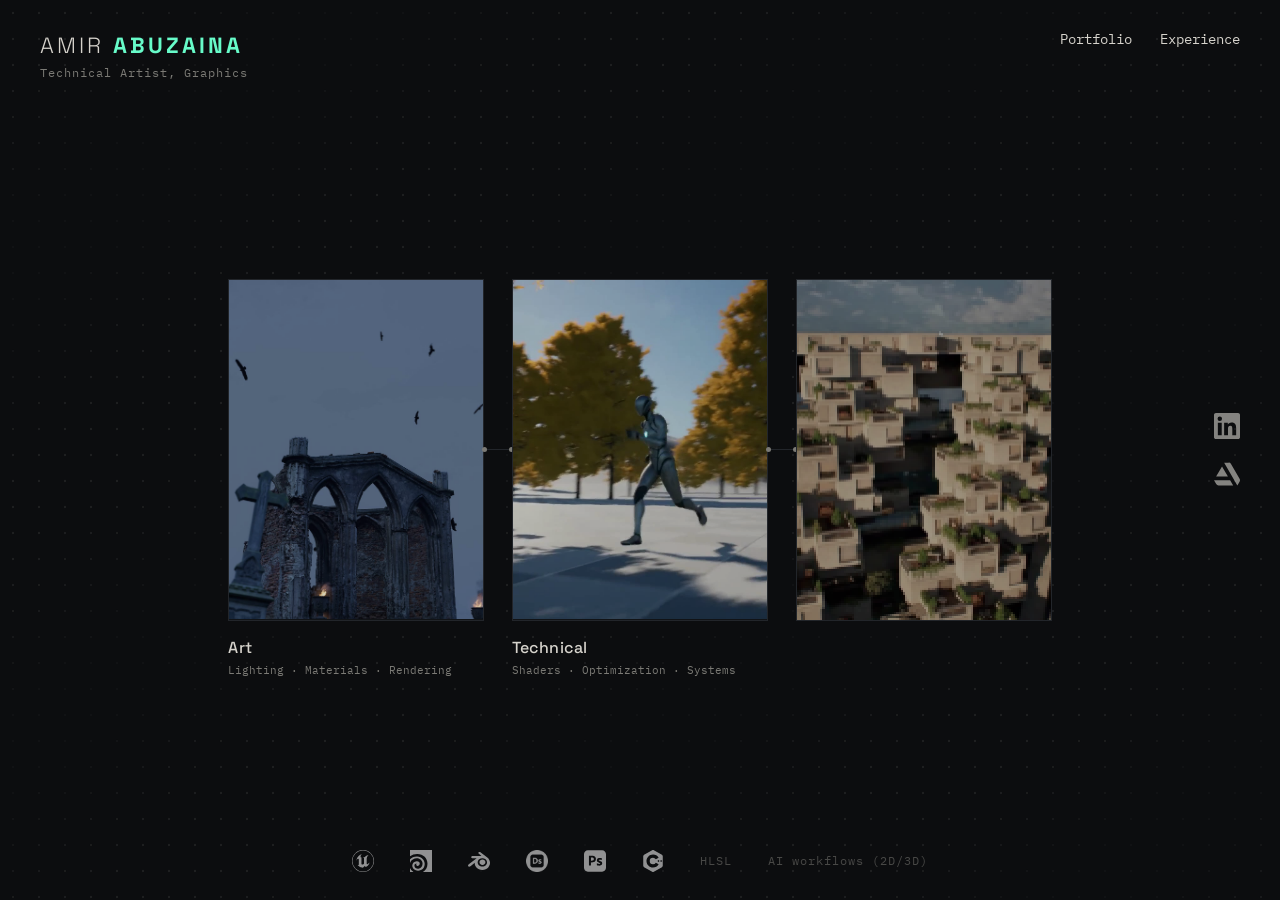
==== commit 73f325b3: "Mip Resolve Animation" ====
--- a/index.html
+++ b/index.html
@@ -121,6 +121,51 @@
       });
     }
 
+    // startup: cards resolve from low mip levels up to full resolution (once per visit)
+    (function mipIntro() {
+      let seen = false;
+      try { seen = sessionStorage.getItem("introSeen") === "1"; sessionStorage.setItem("introSeen", "1"); } catch (e) {}
+      if (seen || matchMedia("(prefers-reduced-motion: reduce)").matches) return;
+      const LV = [3, 5, 9, 16, 30, 60, 120], DUR = 850, STAGGER = 120;
+      document.body.classList.add("intro");
+      el.querySelectorAll(".panel").forEach((a, i) => {
+        const fr = a.querySelector(".frame"), src = panelPoster(SITE.panels[i]);
+        const done = () => { a.classList.add("resolved"); };
+        if (!src) return done();
+        const cv = document.createElement("canvas");
+        cv.className = "mip"; fr.appendChild(cv);
+        const w = fr.clientWidth, h = fr.clientHeight, dpr = Math.min(devicePixelRatio || 1, 2);
+        cv.width = Math.round(w * dpr); cv.height = Math.round(h * dpr);
+        const g2 = cv.getContext("2d");
+        g2.fillStyle = "#111316"; g2.fillRect(0, 0, cv.width, cv.height);
+        const finish = () => { cv.classList.add("done"); done(); setTimeout(() => cv.remove(), 500); };
+        const bail = setTimeout(finish, 3000); // poster too slow: just show the card
+        const im = new Image();
+        const run = () => {
+          clearTimeout(bail);
+          const iw = im.naturalWidth, ih = im.naturalHeight, s = Math.max(w / iw, h / ih), sw = w / s, sh = h / s, sx = (iw - sw) / 2, sy = (ih - sh) / 2;
+          const levels = LV.map(lw => {
+            const c2 = document.createElement("canvas");
+            c2.width = lw; c2.height = Math.max(1, Math.round(lw * h / w));
+            c2.getContext("2d").drawImage(im, sx, sy, sw, sh, 0, 0, c2.width, c2.height);
+            return c2;
+          });
+          const t0 = performance.now() + i * STAGGER;
+          const step = now => {
+            const k = (now - t0) / DUR;
+            if (k < 0) return requestAnimationFrame(step);
+            if (k >= 1) { g2.imageSmoothingEnabled = true; g2.drawImage(im, sx, sy, sw, sh, 0, 0, cv.width, cv.height); return finish(); }
+            const L = levels[Math.min(LV.length - 1, Math.floor(k * LV.length))];
+            g2.imageSmoothingEnabled = false;
+            g2.drawImage(L, 0, 0, L.width, L.height, 0, 0, cv.width, cv.height);
+            requestAnimationFrame(step);
+          };
+          requestAnimationFrame(step);
+        };
+        im.onload = run; im.onerror = finish; im.src = src;
+      });
+    })();
+
     document.getElementById("tools").innerHTML = SITE.tools.map(t => `<span class="tool" title="${t.name}">${t.logo ? `<img src="${t.logo}" alt="${t.name}">` : t.name}</span>`).join("");
 
     // dot field
--- a/assets/style.css
+++ b/assets/style.css
@@ -259,3 +259,14 @@
   .gallery { gap: 12px; margin: 28px 0; }
   .job .when { font-size: 12px; }
 }
+
+/* ---------- startup: mip resolve ---------- */
+.panel .frame canvas.mip { position: absolute; inset: 0; width: 100%; height: 100%; z-index: 2; pointer-events: none;
+  filter: saturate(.85) brightness(.85); transition: opacity .35s var(--ease); }
+.panel:hover .frame canvas.mip { filter: none; }
+.panel .frame canvas.mip.done { opacity: 0; }
+.panel .cap { transition: opacity .4s var(--ease); }
+body.intro .panel:not(.resolved) .cap { opacity: 0; }
+.home #field { animation: field-in .6s var(--ease) both; }
+@keyframes field-in { from { opacity: 0; } }
+@media (max-width: 900px) { .panel .frame canvas.mip { filter: none; } }
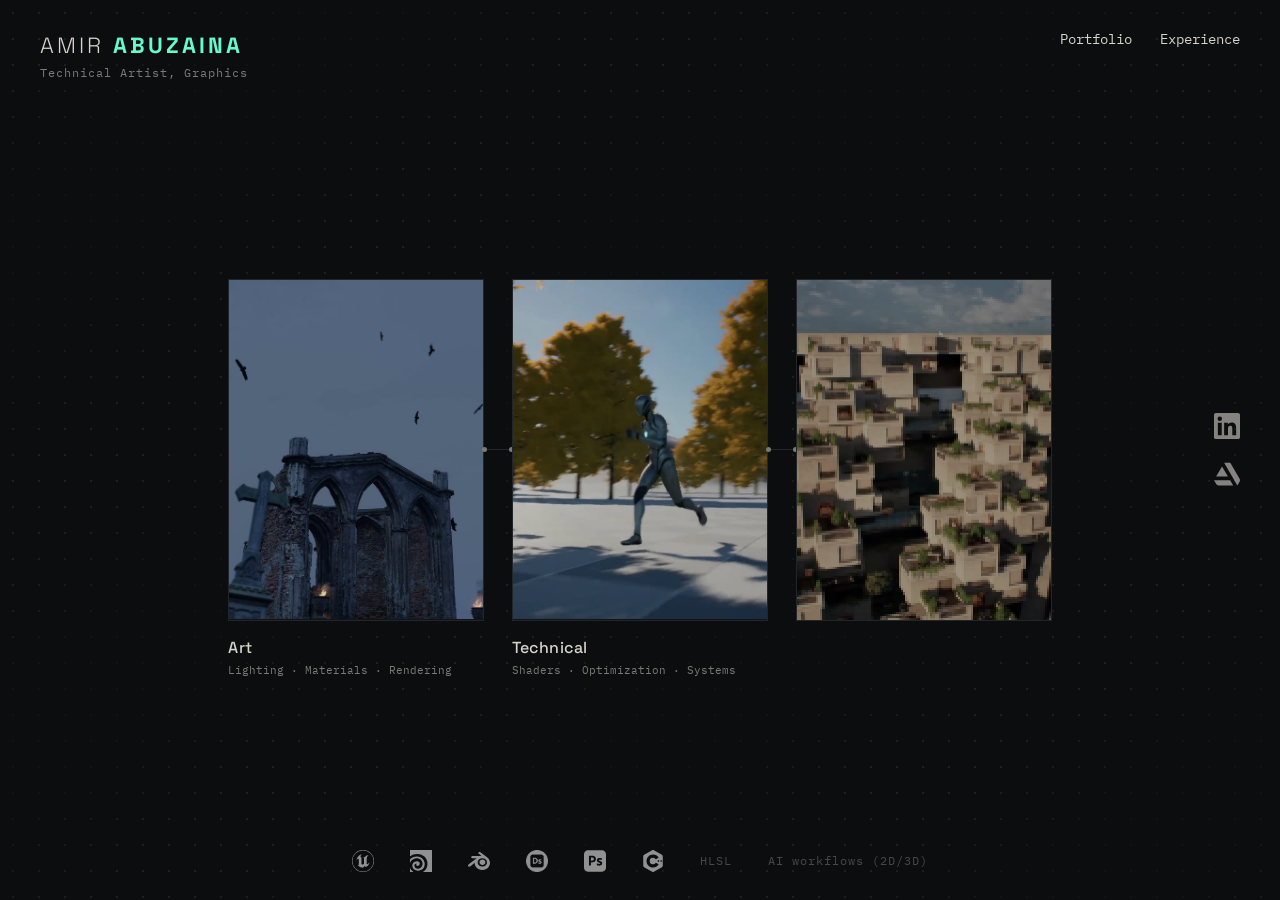
==== commit ef2351c7: "Fav Icon" ====
--- a/index.html
+++ b/index.html
@@ -7,6 +7,9 @@
   <meta name="description" content="Amir Abuzaina: technical artist, graphics.">
   <link rel="preconnect" href="https://fonts.googleapis.com">
   <link href="https://fonts.googleapis.com/css2?family=Space+Grotesk:wght@300;400;500;700&family=IBM+Plex+Mono:wght@400;500&display=swap" rel="stylesheet">
+  <link rel="icon" href="assets/favicon.svg" type="image/svg+xml">
+  <link rel="icon" href="assets/favicon-32.png" sizes="32x32" type="image/png">
+  <link rel="apple-touch-icon" href="assets/apple-touch-icon.png">
   <link rel="stylesheet" href="assets/style.css">
 </head>
 <body class="home">
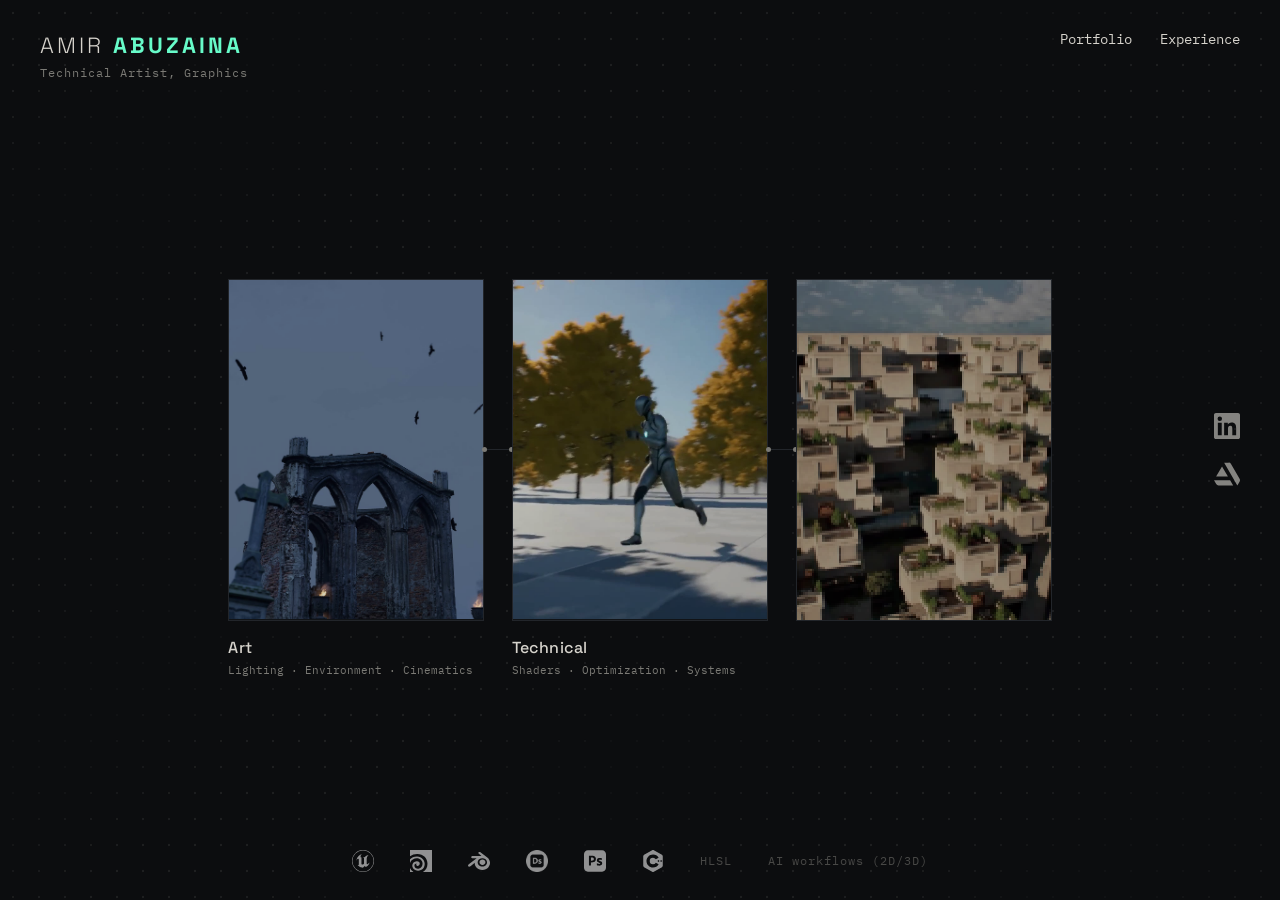
==== commit 8750c67f: "Updating Video first frame" ====
--- a/index.html
+++ b/index.html
@@ -124,7 +124,8 @@
       });
     }
 
-    // startup: cards resolve from low mip levels up to full resolution (once per visit)
+    // startup: cards resolve from low mip levels up to full resolution (once per visit).
+    // The source is the video's own first frame, so the hand-off to playback is seamless; the video starts once resolved.
     (function mipIntro() {
       let seen = false;
       try { seen = sessionStorage.getItem("introSeen") === "1"; sessionStorage.setItem("introSeen", "1"); } catch (e) {}
@@ -132,32 +133,35 @@
       const LV = [3, 5, 9, 16, 30, 60, 120], DUR = 850, STAGGER = 120;
       document.body.classList.add("intro");
       el.querySelectorAll(".panel").forEach((a, i) => {
-        const fr = a.querySelector(".frame"), src = panelPoster(SITE.panels[i]);
-        const done = () => { a.classList.add("resolved"); };
-        if (!src) return done();
+        const fr = a.querySelector(".frame"), vid = fr.querySelector("video"), poster = panelPoster(SITE.panels[i]);
+        if (vid) { vid.autoplay = false; vid.pause(); }
+        const play = () => { if (vid) vid.play().catch(() => {}); };
         const cv = document.createElement("canvas");
         cv.className = "mip"; fr.appendChild(cv);
         const w = fr.clientWidth, h = fr.clientHeight, dpr = Math.min(devicePixelRatio || 1, 2);
         cv.width = Math.round(w * dpr); cv.height = Math.round(h * dpr);
         const g2 = cv.getContext("2d");
         g2.fillStyle = "#111316"; g2.fillRect(0, 0, cv.width, cv.height);
-        const finish = () => { cv.classList.add("done"); done(); setTimeout(() => cv.remove(), 500); };
-        const bail = setTimeout(finish, 3000); // poster too slow: just show the card
-        const im = new Image();
-        const run = () => {
-          clearTimeout(bail);
-          const iw = im.naturalWidth, ih = im.naturalHeight, s = Math.max(w / iw, h / ih), sw = w / s, sh = h / s, sx = (iw - sw) / 2, sy = (ih - sh) / 2;
+        let started = false;
+        const finish = () => { cv.classList.add("done"); a.classList.add("resolved"); play(); setTimeout(() => cv.remove(), 500); };
+        const bail = setTimeout(() => { if (!started) { started = true; finish(); } }, 3000); // nothing loaded: just show the card
+        const run = (src, iw, ih) => {
+          if (started) return; started = true; clearTimeout(bail);
+          const s = Math.max(w / iw, h / ih), sw = w / s, sh = h / s, sx = (iw - sw) / 2, sy = (ih - sh) / 2;
+          const full = document.createElement("canvas");
+          full.width = cv.width; full.height = cv.height;
+          full.getContext("2d").drawImage(src, sx, sy, sw, sh, 0, 0, full.width, full.height); // snapshot, in case the source changes
           const levels = LV.map(lw => {
             const c2 = document.createElement("canvas");
             c2.width = lw; c2.height = Math.max(1, Math.round(lw * h / w));
-            c2.getContext("2d").drawImage(im, sx, sy, sw, sh, 0, 0, c2.width, c2.height);
+            c2.getContext("2d").drawImage(full, 0, 0, c2.width, c2.height);
             return c2;
           });
           const t0 = performance.now() + i * STAGGER;
           const step = now => {
             const k = (now - t0) / DUR;
             if (k < 0) return requestAnimationFrame(step);
-            if (k >= 1) { g2.imageSmoothingEnabled = true; g2.drawImage(im, sx, sy, sw, sh, 0, 0, cv.width, cv.height); return finish(); }
+            if (k >= 1) { g2.drawImage(full, 0, 0); return finish(); }
             const L = levels[Math.min(LV.length - 1, Math.floor(k * LV.length))];
             g2.imageSmoothingEnabled = false;
             g2.drawImage(L, 0, 0, L.width, L.height, 0, 0, cv.width, cv.height);
@@ -165,7 +169,19 @@
           };
           requestAnimationFrame(step);
         };
-        im.onload = run; im.onerror = finish; im.src = src;
+        // prefer the video's first frame; fall back to the poster if the video is slow
+        const fromVideo = () => run(vid, vid.videoWidth, vid.videoHeight);
+        const fromPoster = () => {
+          if (started || !poster) return;
+          const im = new Image();
+          im.onload = () => run(im, im.naturalWidth, im.naturalHeight);
+          im.src = poster;
+        };
+        if (vid) {
+          if (vid.readyState >= 2) fromVideo();
+          else { vid.addEventListener("loadeddata", fromVideo, { once: true }); vid.addEventListener("error", fromPoster, { once: true }); }
+        }
+        setTimeout(fromPoster, vid ? 900 : 0);
       });
     })();
 
--- a/assets/style.css
+++ b/assets/style.css
@@ -270,3 +270,7 @@
 .home #field { animation: field-in .6s var(--ease) both; }
 @keyframes field-in { from { opacity: 0; } }
 @media (max-width: 900px) { .panel .frame canvas.mip { filter: none; } }
+
+/* experience page: contact email */
+.contact { display: inline-block; font-family: var(--mono); font-size: 13px; color: var(--dim); letter-spacing: .5px; margin: -6px 0 18px; }
+.contact:hover { color: var(--accent); }
